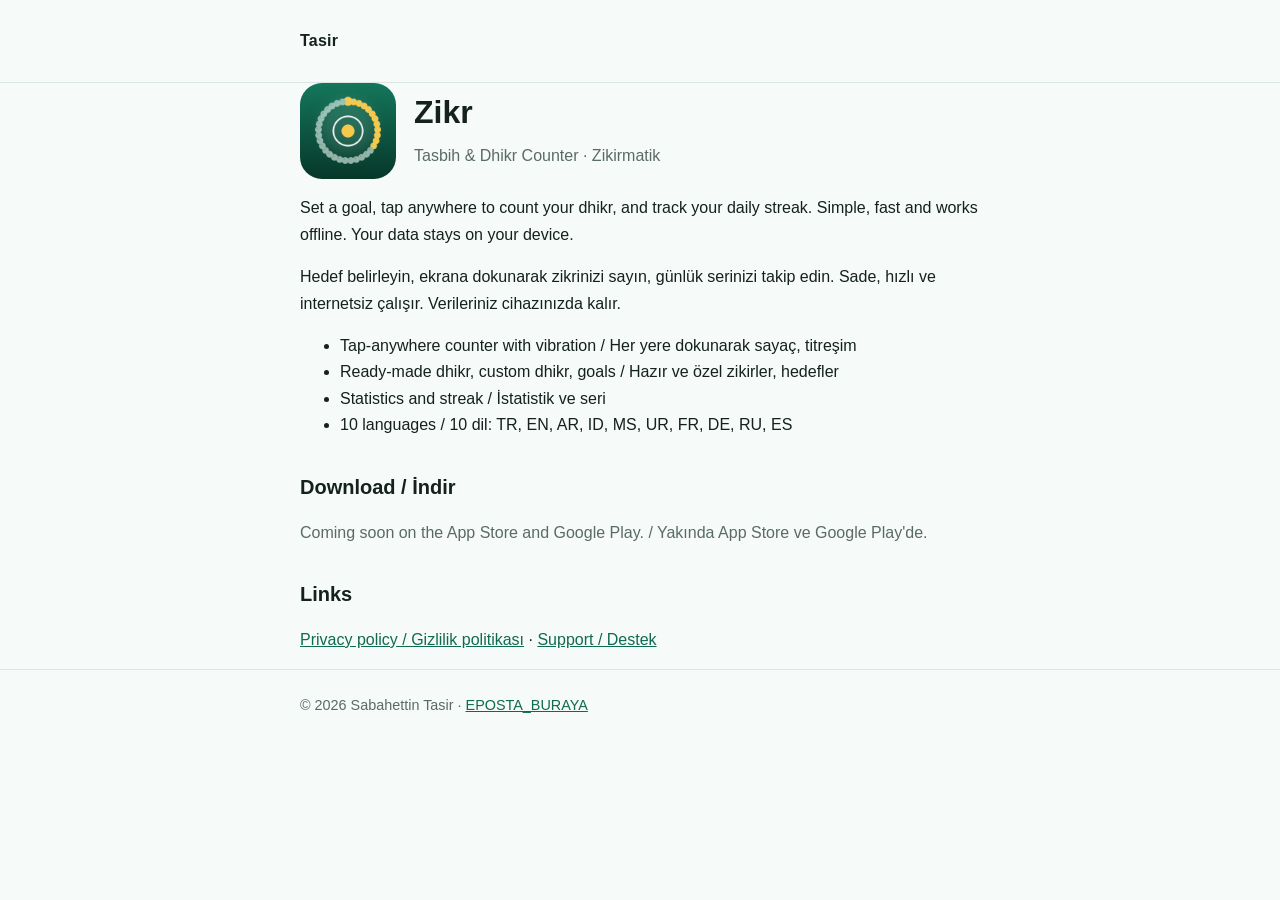
==== zikr/index.html @ 007dacdf "Initial site: tasirs.com" ====
<!doctype html>
<html lang="en">
<head>
<meta charset="utf-8">
<meta name="viewport" content="width=device-width,initial-scale=1">
<title>Zikr: Tasbih & Dhikr Counter</title>
<meta name="description" content="Zikr is a simple digital tasbih and dhikr counter with goals, streaks and statistics.">
<link rel="icon" href="../assets/favicon.png">
<link rel="stylesheet" href="../assets/style.css">
</head>
<body>
<header><div class="wrap"><a href="../">Tasir</a></div></header>
<main class="wrap">
<div class="app-head"><img src="icon.png" alt="Zikr icon"><div><h1>Zikr</h1><span class="muted">Tasbih &amp; Dhikr Counter &middot; Zikirmatik</span></div></div>
<p>Set a goal, tap anywhere to count your dhikr, and track your daily streak. Simple, fast and works offline. Your data stays on your device.</p>
<p>Hedef belirleyin, ekrana dokunarak zikrinizi sayın, günlük serinizi takip edin. Sade, hızlı ve internetsiz çalışır. Verileriniz cihazınızda kalır.</p>
<ul>
<li>Tap-anywhere counter with vibration / Her yere dokunarak sayaç, titreşim</li>
<li>Ready-made dhikr, custom dhikr, goals / Hazır ve özel zikirler, hedefler</li>
<li>Statistics and streak / İstatistik ve seri</li>
<li>10 languages / 10 dil: TR, EN, AR, ID, MS, UR, FR, DE, RU, ES</li>
</ul>
<h2>Download / İndir</h2>
<p class="muted">Coming soon on the App Store and Google Play. / Yakında App Store ve Google Play'de.</p>
<h2>Links</h2>
<p><a href="privacy/">Privacy policy / Gizlilik politikası</a> &middot; <a href="mailto:EPOSTA_BURAYA">Support / Destek</a></p>
</main>
<footer><div class="wrap">&copy; 2026 Sabahettin Tasir &middot; <a href="mailto:EPOSTA_BURAYA">EPOSTA_BURAYA</a></div></footer>
</body>
</html>
---- assets/style.css ----
:root{--bg:#f6faf8;--fg:#14211c;--muted:#5a6b64;--card:#fff;--line:#dbe6e1;--accent:#0f6b50}
@media (prefers-color-scheme:dark){:root{--bg:#0d1512;--fg:#e8f1ed;--muted:#9fb3aa;--card:#142019;--line:#24352d;--accent:#5fd1a8}}
*{box-sizing:border-box}
body{margin:0;background:var(--bg);color:var(--fg);font:16px/1.65 -apple-system,BlinkMacSystemFont,"Segoe UI",Roboto,Helvetica,Arial,sans-serif}
.wrap{max-width:720px;margin:0 auto;padding:0 20px}
header{padding:28px 0;border-bottom:1px solid var(--line)}
header a{color:var(--fg);text-decoration:none;font-weight:700;letter-spacing:.2px}
main{padding:40px 0 56px}
h1{font-size:2rem;line-height:1.2;margin:0 0 12px}
h2{font-size:1.25rem;margin:32px 0 8px}
p,li{color:var(--fg)}
.muted{color:var(--muted)}
a{color:var(--accent)}
.card{display:flex;gap:16px;align-items:center;background:var(--card);border:1px solid var(--line);border-radius:16px;padding:16px;text-decoration:none;color:inherit;margin:16px 0}
.card img{width:64px;height:64px;border-radius:14px}
.card strong{display:block;font-size:1.1rem}
.app-head{display:flex;gap:18px;align-items:center;margin-bottom:16px}
.app-head img{width:96px;height:96px;border-radius:22px}
footer{border-top:1px solid var(--line);padding:24px 0;color:var(--muted);font-size:.9rem}
.lang{font-size:.9rem;color:var(--muted)}
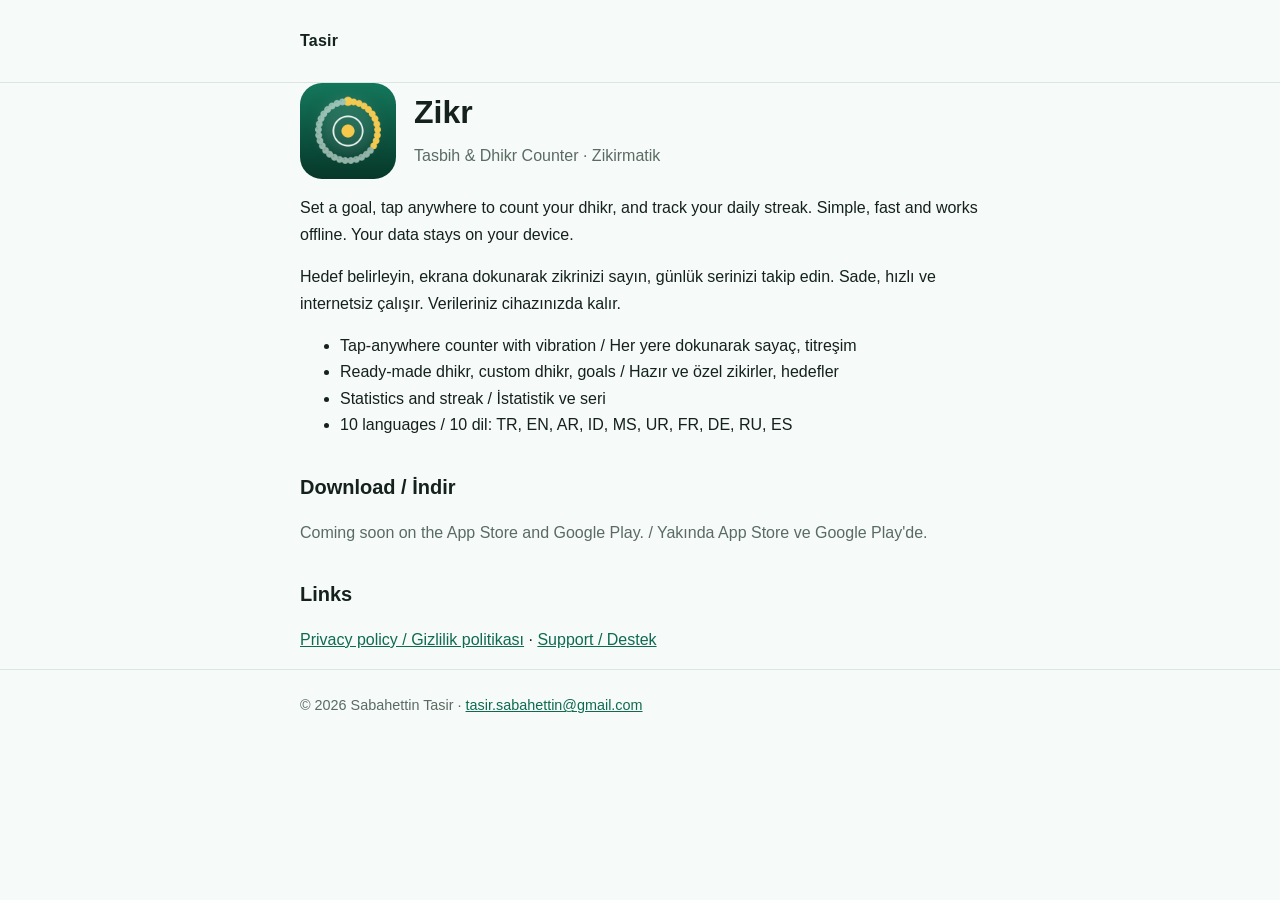
==== commit b34c9df1: "Add contact email" ====
--- a/zikr/index.html
+++ b/zikr/index.html
@@ -23,8 +23,8 @@
 <h2>Download / İndir</h2>
 <p class="muted">Coming soon on the App Store and Google Play. / Yakında App Store ve Google Play'de.</p>
 <h2>Links</h2>
-<p><a href="privacy/">Privacy policy / Gizlilik politikası</a> &middot; <a href="mailto:EPOSTA_BURAYA">Support / Destek</a></p>
+<p><a href="privacy/">Privacy policy / Gizlilik politikası</a> &middot; <a href="mailto:tasir.sabahettin@gmail.com">Support / Destek</a></p>
 </main>
-<footer><div class="wrap">&copy; 2026 Sabahettin Tasir &middot; <a href="mailto:EPOSTA_BURAYA">EPOSTA_BURAYA</a></div></footer>
+<footer><div class="wrap">&copy; 2026 Sabahettin Tasir &middot; <a href="mailto:tasir.sabahettin@gmail.com">tasir.sabahettin@gmail.com</a></div></footer>
 </body>
 </html>
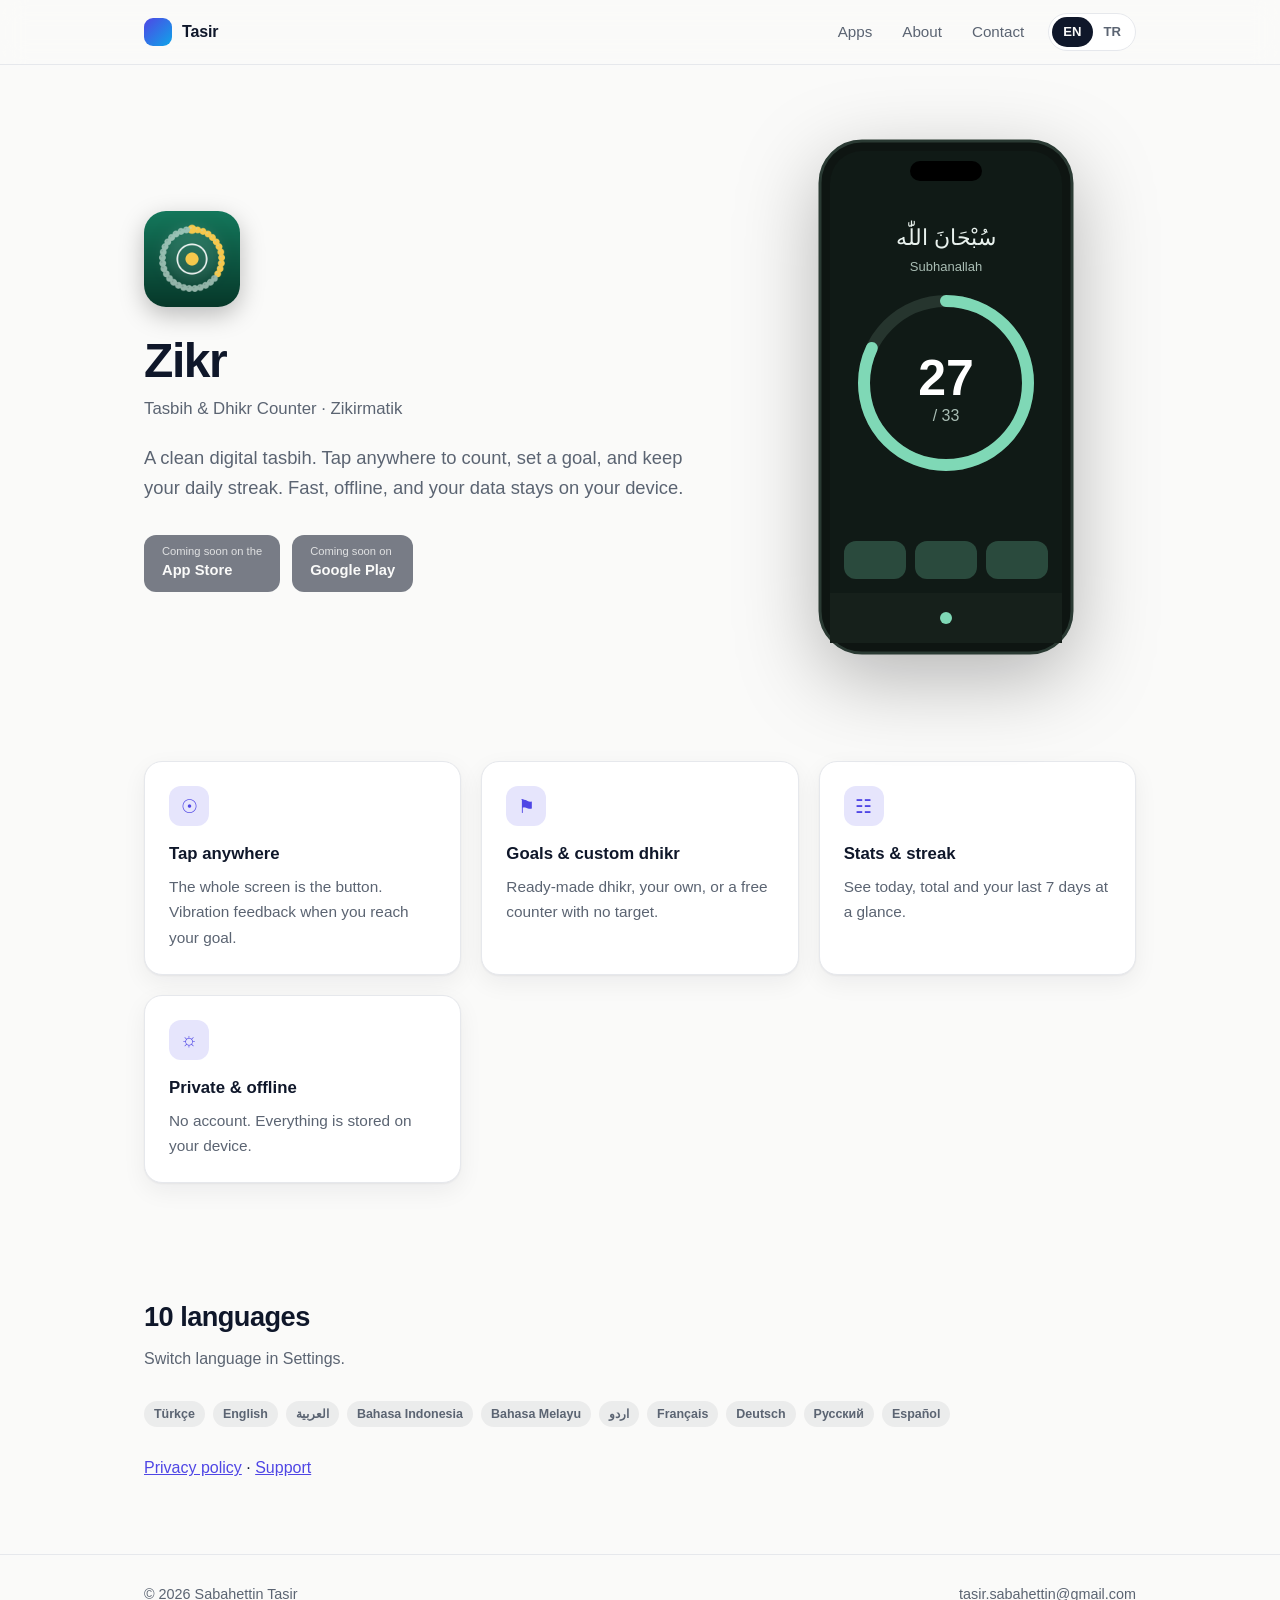
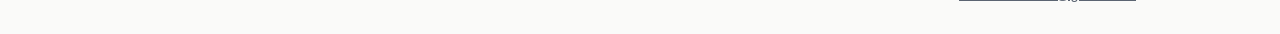
==== commit 10757b0d: "Redesign as portfolio site with TR/EN toggle" ====
--- a/zikr/index.html
+++ b/zikr/index.html
@@ -1,30 +1,67 @@
 <!doctype html>
-<html lang="en">
+<html lang="en" data-lang="en">
 <head>
 <meta charset="utf-8">
 <meta name="viewport" content="width=device-width,initial-scale=1">
-<title>Zikr: Tasbih & Dhikr Counter</title>
+<title>Zikr: Tasbih & Dhikr Counter | Tasir</title>
 <meta name="description" content="Zikr is a simple digital tasbih and dhikr counter with goals, streaks and statistics.">
-<link rel="icon" href="../assets/favicon.png">
-<link rel="stylesheet" href="../assets/style.css">
+<meta name="theme-color" content="#4f46e5">
+<link rel="icon" href="/assets/favicon.png">
+<link rel="stylesheet" href="/assets/style.css">
+<script src="/assets/site.js"></script>
 </head>
-<body>
-<header><div class="wrap"><a href="../">Tasir</a></div></header>
-<main class="wrap">
-<div class="app-head"><img src="icon.png" alt="Zikr icon"><div><h1>Zikr</h1><span class="muted">Tasbih &amp; Dhikr Counter &middot; Zikirmatik</span></div></div>
-<p>Set a goal, tap anywhere to count your dhikr, and track your daily streak. Simple, fast and works offline. Your data stays on your device.</p>
-<p>Hedef belirleyin, ekrana dokunarak zikrinizi sayın, günlük serinizi takip edin. Sade, hızlı ve internetsiz çalışır. Verileriniz cihazınızda kalır.</p>
-<ul>
-<li>Tap-anywhere counter with vibration / Her yere dokunarak sayaç, titreşim</li>
-<li>Ready-made dhikr, custom dhikr, goals / Hazır ve özel zikirler, hedefler</li>
-<li>Statistics and streak / İstatistik ve seri</li>
-<li>10 languages / 10 dil: TR, EN, AR, ID, MS, UR, FR, DE, RU, ES</li>
-</ul>
-<h2>Download / İndir</h2>
-<p class="muted">Coming soon on the App Store and Google Play. / Yakında App Store ve Google Play'de.</p>
-<h2>Links</h2>
-<p><a href="privacy/">Privacy policy / Gizlilik politikası</a> &middot; <a href="mailto:tasir.sabahettin@gmail.com">Support / Destek</a></p>
-</main>
-<footer><div class="wrap">&copy; 2026 Sabahettin Tasir &middot; <a href="mailto:tasir.sabahettin@gmail.com">tasir.sabahettin@gmail.com</a></div></footer>
+<body class="">
+<header class="site-header"><div class="wrap">
+  <a class="brand" href="/"><i></i>Tasir</a>
+  <nav>
+    <a class="nl" href="/#apps"><span class="en">Apps</span><span class="tr">Uygulamalar</span></a>
+    <a class="nl" href="/#about"><span class="en">About</span><span class="tr">Hakkımda</span></a>
+    <a class="nl" href="/#contact"><span class="en">Contact</span><span class="tr">İletişim</span></a>
+    <div class="lang-toggle" role="group" aria-label="Language"><button data-set="en">EN</button><button data-set="tr">TR</button></div>
+  </nav>
+</div></header>
+<main><div class="wrap">
+<div class="app-hero">
+  <div>
+    <img class="icon" src="/zikr/icon.png" alt="Zikr icon">
+    <h1>Zikr</h1>
+    <p class="sub">Tasbih &amp; Dhikr Counter &middot; Zikirmatik</p>
+    <p class="lead"><span class="en">A clean digital tasbih. Tap anywhere to count, set a goal, and keep your daily streak. Fast, offline, and your data stays on your device.</span><span class="tr">Sade bir dijital zikirmatik. Her yere dokunarak sayın, hedef belirleyin, günlük serinizi tutun. Hızlı, internetsiz ve verileriniz cihazınızda kalır.</span></p>
+    <div class="badges">
+      <span class="badge"><span><small>Coming soon on the</small>App Store</span></span>
+      <span class="badge"><span><small>Coming soon on</small>Google Play</span></span>
+    </div>
+  </div>
+  <div class="phone"><svg viewBox="0 0 260 520" role="img" aria-label="Zikr app screen">
+<rect x="4" y="4" width="252" height="512" rx="42" fill="#0e1512" stroke="#2a3a33" stroke-width="3"/>
+<rect x="14" y="14" width="232" height="492" rx="32" fill="#101a16"/>
+<rect x="94" y="24" width="72" height="20" rx="10" fill="#000"/>
+<text x="130" y="108" text-anchor="middle" fill="#e8f1ed" font-size="22" font-family="serif">سُبْحَانَ اللّٰه</text>
+<text x="130" y="134" text-anchor="middle" fill="#a9bdb4" font-size="13" font-family="sans-serif">Subhanallah</text>
+<circle cx="130" cy="246" r="82" fill="none" stroke="#26352e" stroke-width="12"/>
+<circle cx="130" cy="246" r="82" fill="none" stroke="#7fd8b6" stroke-width="12" stroke-linecap="round" stroke-dasharray="422 515" transform="rotate(-90 130 246)"/>
+<text x="130" y="258" text-anchor="middle" fill="#fff" font-size="50" font-weight="700" font-family="sans-serif">27</text>
+<text x="130" y="284" text-anchor="middle" fill="#a9bdb4" font-size="16" font-family="sans-serif">/ 33</text>
+<rect x="28" y="404" width="62" height="38" rx="12" fill="#2a4a3d"/><rect x="99" y="404" width="62" height="38" rx="12" fill="#2a4a3d"/><rect x="170" y="404" width="62" height="38" rx="12" fill="#2a4a3d"/>
+<rect x="14" y="456" width="232" height="50" fill="#16201b"/>
+<circle cx="130" cy="481" r="6" fill="#7fd8b6"/>
+</svg></div>
+</div>
+</div>
+<section><div class="wrap"><div class="grid">
+  <div class="card feat"><div class="ic">&#9737;</div><h3><span class="en">Tap anywhere</span><span class="tr">Her yere dokunun</span></h3><p><span class="en">The whole screen is the button. Vibration feedback when you reach your goal.</span><span class="tr">Tüm ekran bir düğme. Hedefe ulaşınca titreşimle haber verir.</span></p></div>
+  <div class="card feat"><div class="ic">&#9873;</div><h3><span class="en">Goals &amp; custom dhikr</span><span class="tr">Hedefler ve özel zikirler</span></h3><p><span class="en">Ready-made dhikr, your own, or a free counter with no target.</span><span class="tr">Hazır zikirler, kendi zikirleriniz ya da hedefsiz serbest sayaç.</span></p></div>
+  <div class="card feat"><div class="ic">&#9783;</div><h3><span class="en">Stats &amp; streak</span><span class="tr">İstatistik ve seri</span></h3><p><span class="en">See today, total and your last 7 days at a glance.</span><span class="tr">Bugünü, toplamı ve son 7 günü tek bakışta görün.</span></p></div>
+  <div class="card feat"><div class="ic">&#9788;</div><h3><span class="en">Private &amp; offline</span><span class="tr">Gizli ve çevrimdışı</span></h3><p><span class="en">No account. Everything is stored on your device.</span><span class="tr">Hesap yok. Her şey cihazınızda saklanır.</span></p></div>
+</div></div></section>
+<section><div class="wrap">
+  <div class="sec-head"><h2><span class="en">10 languages</span><span class="tr">10 dil</span></h2><p class="muted"><span class="en">Switch language in Settings.</span><span class="tr">Dili Ayarlar'dan değiştirebilirsiniz.</span></p></div>
+  <div class="langs"><span class="tag">Türkçe</span><span class="tag">English</span><span class="tag">العربية</span><span class="tag">Bahasa Indonesia</span><span class="tag">Bahasa Melayu</span><span class="tag">اردو</span><span class="tag">Français</span><span class="tag">Deutsch</span><span class="tag">Русский</span><span class="tag">Español</span></div>
+  <p style="margin-top:28px"><a href="/zikr/privacy/"><span class="en">Privacy policy</span><span class="tr">Gizlilik politikası</span></a> &middot; <a href="mailto:tasir.sabahettin@gmail.com"><span class="en">Support</span><span class="tr">Destek</span></a></p>
+</div></section></main>
+<footer class="site-footer"><div class="wrap">
+  <span>&copy; 2026 Sabahettin Tasir</span>
+  <span><a href="mailto:tasir.sabahettin@gmail.com">tasir.sabahettin@gmail.com</a></span>
+</div></footer>
 </body>
 </html>
--- a/assets/style.css
+++ b/assets/style.css
@@ -1,20 +1,88 @@
-:root{--bg:#f6faf8;--fg:#14211c;--muted:#5a6b64;--card:#fff;--line:#dbe6e1;--accent:#0f6b50}
-@media (prefers-color-scheme:dark){:root{--bg:#0d1512;--fg:#e8f1ed;--muted:#9fb3aa;--card:#142019;--line:#24352d;--accent:#5fd1a8}}
+:root{
+  --bg:#fafaf9;--surface:#ffffff;--ink:#0f172a;--muted:#5b6472;--line:#e6e8ec;
+  --accent:#4f46e5;--accent-2:#0ea5e9;--accent-ink:#ffffff;--shadow:0 1px 2px rgba(15,23,42,.05),0 8px 24px rgba(15,23,42,.06);
+  --radius:18px;
+}
+@media (prefers-color-scheme:dark){
+  :root{--bg:#0a0d13;--surface:#111620;--ink:#e9edf4;--muted:#98a2b3;--line:#1d2432;
+    --accent:#8b8cf8;--accent-2:#38bdf8;--accent-ink:#0a0d13;--shadow:0 1px 2px rgba(0,0,0,.4),0 12px 32px rgba(0,0,0,.35)}
+}
 *{box-sizing:border-box}
-body{margin:0;background:var(--bg);color:var(--fg);font:16px/1.65 -apple-system,BlinkMacSystemFont,"Segoe UI",Roboto,Helvetica,Arial,sans-serif}
-.wrap{max-width:720px;margin:0 auto;padding:0 20px}
-header{padding:28px 0;border-bottom:1px solid var(--line)}
-header a{color:var(--fg);text-decoration:none;font-weight:700;letter-spacing:.2px}
-main{padding:40px 0 56px}
-h1{font-size:2rem;line-height:1.2;margin:0 0 12px}
-h2{font-size:1.25rem;margin:32px 0 8px}
-p,li{color:var(--fg)}
+html{scroll-behavior:smooth;overflow-x:hidden}
+body{margin:0;overflow-x:clip;background:var(--bg);color:var(--ink);font:16px/1.65 ui-sans-serif,-apple-system,BlinkMacSystemFont,"Segoe UI",Roboto,"Helvetica Neue",Arial,sans-serif;-webkit-font-smoothing:antialiased}
+a{color:var(--accent)}
+.wrap{max-width:1040px;margin:0 auto;padding:0 24px}
+html[data-lang="en"] .tr,html[data-lang="tr"] .en{display:none!important}
+
+/* header */
+.site-header{position:sticky;top:0;z-index:10;background:color-mix(in srgb,var(--bg) 82%,transparent);backdrop-filter:saturate(1.4) blur(12px);-webkit-backdrop-filter:saturate(1.4) blur(12px);border-bottom:1px solid var(--line)}
+.site-header .wrap{display:flex;align-items:center;justify-content:space-between;height:64px;gap:16px}
+.brand{display:flex;align-items:center;gap:10px;color:var(--ink);text-decoration:none;font-weight:700;letter-spacing:-.01em}
+.brand i{width:28px;height:28px;border-radius:9px;background:linear-gradient(135deg,var(--accent),var(--accent-2));display:inline-block}
+nav{display:flex;align-items:center;gap:6px}
+nav a.nl{color:var(--muted);text-decoration:none;font-size:.95rem;padding:8px 12px;border-radius:10px}
+nav a.nl:hover{color:var(--ink);background:color-mix(in srgb,var(--ink) 6%,transparent)}
+.lang-toggle{display:inline-flex;border:1px solid var(--line);border-radius:999px;padding:3px;background:var(--surface);margin-left:6px}
+.lang-toggle button{border:0;background:transparent;color:var(--muted);font:inherit;font-size:.82rem;font-weight:600;padding:4px 11px;border-radius:999px;cursor:pointer}
+html[data-lang="en"] .lang-toggle [data-set="en"],html[data-lang="tr"] .lang-toggle [data-set="tr"]{background:var(--ink);color:var(--bg)}
+@media(max-width:640px){nav a.nl{display:none}}
+
+/* hero */
+.hero{padding:88px 0 56px;position:relative}
+.hero:before{content:"";position:absolute;inset:-20% -10% auto -10%;height:520px;background:radial-gradient(60% 60% at 30% 20%,color-mix(in srgb,var(--accent) 18%,transparent),transparent 70%),radial-gradient(50% 50% at 80% 10%,color-mix(in srgb,var(--accent-2) 16%,transparent),transparent 70%);z-index:-1;pointer-events:none}
+.eyebrow{display:inline-block;font-size:.82rem;font-weight:600;letter-spacing:.06em;text-transform:uppercase;color:var(--accent);margin-bottom:16px}
+h1{font-size:clamp(2.2rem,5.2vw,3.6rem);line-height:1.08;letter-spacing:-.03em;margin:0 0 20px;font-weight:800;max-width:18ch}
+h1 .grad{background:linear-gradient(120deg,var(--accent),var(--accent-2));-webkit-background-clip:text;background-clip:text;color:transparent}
+.lead{font-size:1.15rem;color:var(--muted);max-width:56ch;margin:0 0 32px}
+.btns{display:flex;flex-wrap:wrap;gap:12px}
+.btn{display:inline-flex;align-items:center;gap:8px;padding:12px 20px;border-radius:12px;font-weight:600;text-decoration:none;border:1px solid var(--line);color:var(--ink);background:var(--surface)}
+.btn.primary{background:var(--ink);color:var(--bg);border-color:var(--ink)}
+.btn:hover{transform:translateY(-1px);box-shadow:var(--shadow)}
+
+/* sections */
+section{padding:56px 0}
+.sec-head{margin-bottom:28px}
+.sec-head h2{font-size:1.7rem;letter-spacing:-.02em;margin:0 0 6px}
+.sec-head p{margin:0;color:var(--muted)}
+.grid{display:grid;gap:20px;grid-template-columns:repeat(auto-fill,minmax(300px,1fr))}
+.card{background:var(--surface);border:1px solid var(--line);border-radius:var(--radius);padding:24px;box-shadow:var(--shadow)}
+a.app-card{display:flex;flex-direction:column;gap:16px;text-decoration:none;color:inherit;transition:transform .15s,box-shadow .15s;position:relative;overflow:hidden}
+a.app-card:hover{transform:translateY(-3px)}
+a.app-card:before{content:"";position:absolute;inset:0 0 auto 0;height:4px;background:var(--card-accent,var(--accent))}
+.app-top{display:flex;gap:16px;align-items:center}
+.app-top img{width:64px;height:64px;border-radius:15px;box-shadow:0 2px 8px rgba(0,0,0,.18)}
+.app-top strong{display:block;font-size:1.1rem;letter-spacing:-.01em}
+.app-top span{color:var(--muted);font-size:.92rem}
+.app-desc{color:var(--muted);margin:0;font-size:.97rem}
+.tags{display:flex;flex-wrap:wrap;gap:8px}
+.tag{font-size:.78rem;font-weight:600;padding:3px 10px;border-radius:999px;background:color-mix(in srgb,var(--ink) 6%,transparent);color:var(--muted)}
+.tag.soon{background:color-mix(in srgb,var(--accent) 14%,transparent);color:var(--accent)}
+.card.ghost{border-style:dashed;box-shadow:none;background:transparent;display:flex;flex-direction:column;justify-content:center;align-items:center;text-align:center;color:var(--muted);min-height:200px}
+.feat h3{margin:0 0 6px;font-size:1.05rem}
+.feat p{margin:0;color:var(--muted);font-size:.96rem}
+.feat .ic{width:40px;height:40px;border-radius:12px;display:grid;place-items:center;margin-bottom:14px;background:color-mix(in srgb,var(--accent) 14%,transparent);color:var(--accent);font-size:1.2rem}
+.about{display:grid;gap:32px;grid-template-columns:1fr}
+.about p{color:var(--muted);max-width:68ch;margin:0 0 12px;font-size:1.05rem}
+.contact{text-align:center;padding:48px 24px}
+.contact h2{font-size:1.8rem;margin:0 0 8px;letter-spacing:-.02em}
+.contact p{color:var(--muted);margin:0 0 20px}
+.site-footer{border-top:1px solid var(--line);padding:28px 0;color:var(--muted);font-size:.9rem}
+.site-footer .wrap{display:flex;flex-wrap:wrap;gap:12px;justify-content:space-between}
+.site-footer a{color:var(--muted)}
+
+/* app page */
+.app-hero{display:grid;gap:40px;grid-template-columns:1.2fr .8fr;align-items:center;padding:72px 0 40px}
+@media(max-width:820px){.app-hero{grid-template-columns:1fr}}
+.app-hero .icon{width:96px;height:96px;border-radius:22px;box-shadow:0 8px 24px rgba(0,0,0,.25);margin-bottom:20px}
+.app-hero h1{font-size:clamp(2rem,4.5vw,3rem);max-width:none;margin-bottom:8px}
+.sub{color:var(--muted);margin:0 0 20px;font-size:1.05rem}
+.badges{display:flex;flex-wrap:wrap;gap:12px;margin-top:8px}
+.badge{display:inline-flex;align-items:center;gap:10px;padding:10px 18px;border-radius:12px;background:var(--ink);color:var(--bg);font-weight:600;font-size:.92rem;opacity:.55;cursor:default}
+.badge small{display:block;font-weight:500;font-size:.7rem;opacity:.8;line-height:1.1}
+.phone{justify-self:center;width:260px}
+.phone svg{width:100%;height:auto;filter:drop-shadow(0 24px 40px rgba(0,0,0,.28))}
+.langs{display:flex;flex-wrap:wrap;gap:8px}
+.prose{max-width:760px}
+.prose h2{font-size:1.25rem;margin:28px 0 8px}
+.prose p{color:var(--ink)}
 .muted{color:var(--muted)}
-a{color:var(--accent)}
-.card{display:flex;gap:16px;align-items:center;background:var(--card);border:1px solid var(--line);border-radius:16px;padding:16px;text-decoration:none;color:inherit;margin:16px 0}
-.card img{width:64px;height:64px;border-radius:14px}
-.card strong{display:block;font-size:1.1rem}
-.app-head{display:flex;gap:18px;align-items:center;margin-bottom:16px}
-.app-head img{width:96px;height:96px;border-radius:22px}
-footer{border-top:1px solid var(--line);padding:24px 0;color:var(--muted);font-size:.9rem}
-.lang{font-size:.9rem;color:var(--muted)}
